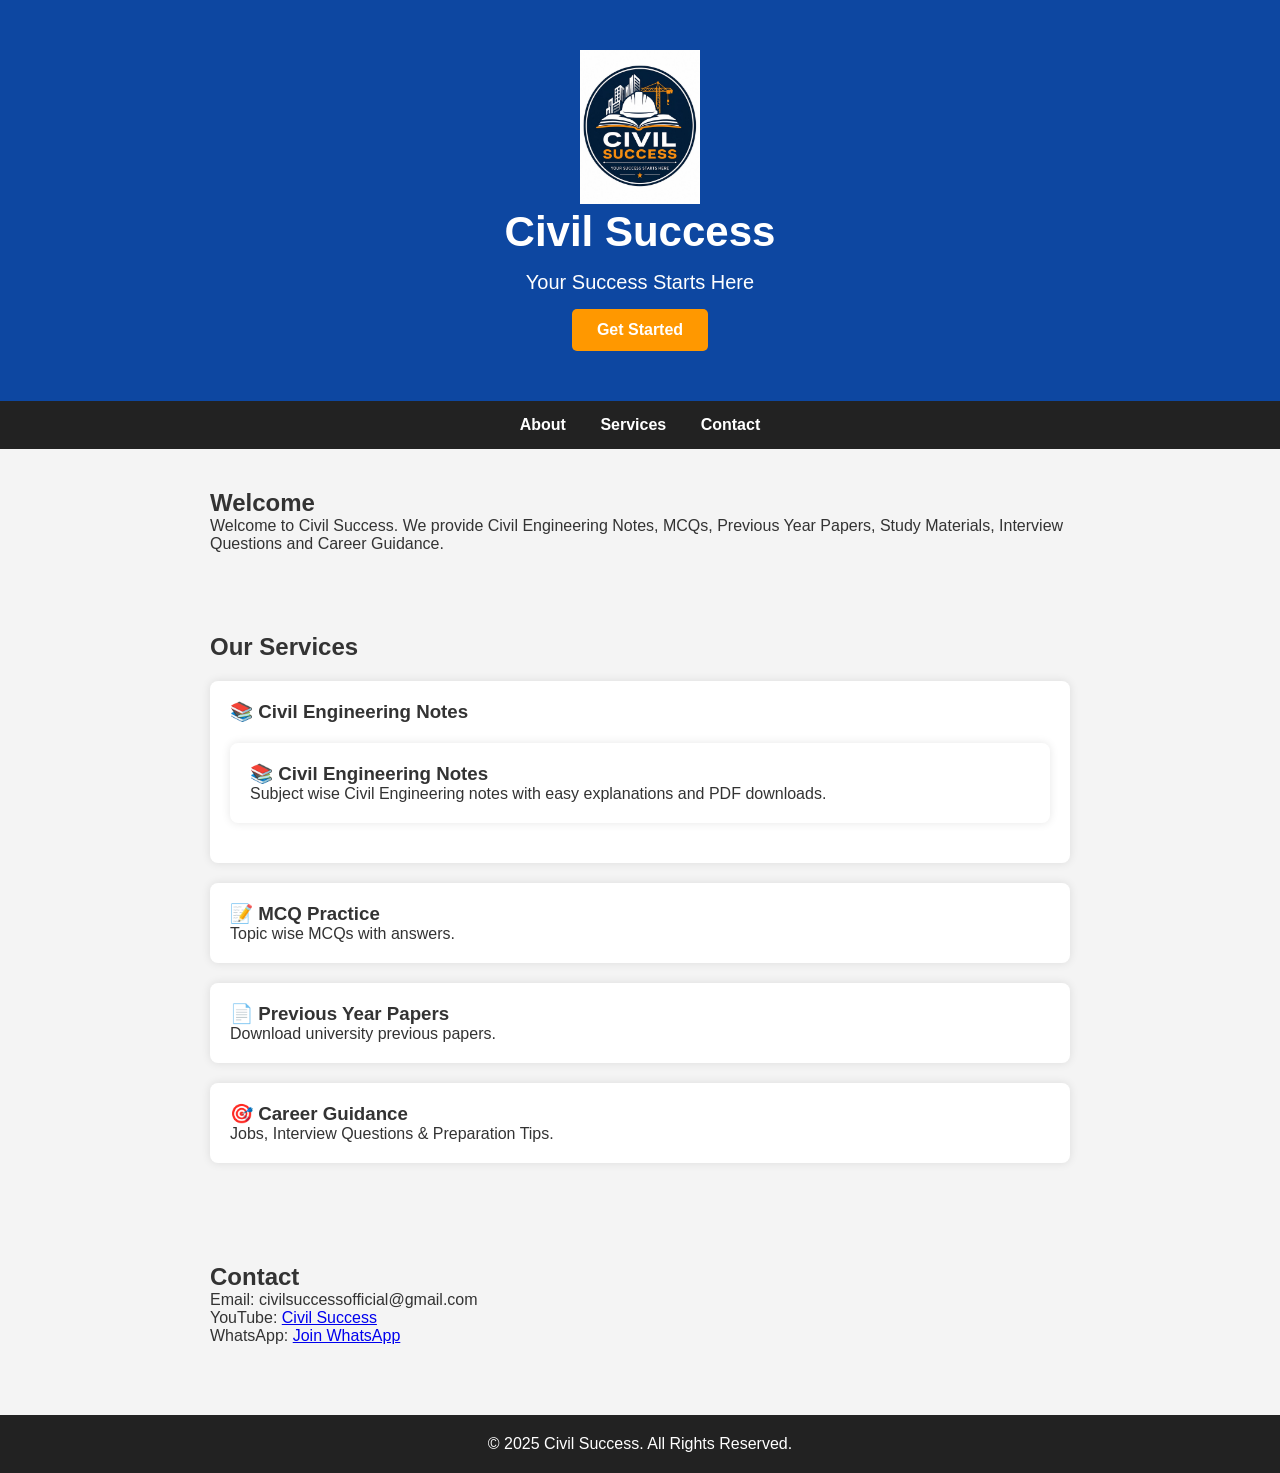
==== index.html @ 08072d61 "Update index.html" ====
<!DOCTYPE html>
<html lang="en">
<head>
<meta charset="UTF-8">
<meta name="viewport" content="width=device-width, initial-scale=1.0">
<title>Civil Success</title>

<style>
*{
margin:0;
padding:0;
box-sizing:border-box;
font-family:Arial,sans-serif;
}

body{
background:#f4f4f4;
color:#333;
}

header{
background:#0d47a1;
color:white;
text-align:center;
padding:50px 20px;
}

header h1{
font-size:42px;
}

header p{
margin:15px 0;
font-size:20px;
}

.btn{
display:inline-block;
background:#ff9800;
color:white;
padding:12px 25px;
text-decoration:none;
border-radius:5px;
font-weight:bold;
}

nav{
background:#222;
text-align:center;
padding:15px;
}

nav a{
color:white;
text-decoration:none;
margin:15px;
font-weight:bold;
}

section{
padding:40px 20px;
max-width:900px;
margin:auto;
}

.card{
background:white;
padding:20px;
margin:20px 0;
border-radius:8px;
box-shadow:0 0 10px rgba(0,0,0,0.1);
}

footer{
background:#222;
color:white;
text-align:center;
padding:20px;
margin-top:30px;
}
</style>
</head>

<body>

<header>

 <img src="logo.png" alt="Civil Success Logo" width="120">
<h1>Civil Success</h1>
<p>Your Success Starts Here</p>
<a href="#services" class="btn">Get Started</a>
</header>

<nav>
<a href="#about">About</a>
<a href="#services">Services</a>
<a href="#contact">Contact</a>
</nav>

<section id="about">
<h2>Welcome</h2>
<p>
Welcome to Civil Success.
We provide Civil Engineering Notes, MCQs, Previous Year Papers,
Study Materials, Interview Questions and Career Guidance.
</p>
</section>

<section id="services">
<h2>Our Services</h2>

<div class="card">
<h3>📚 Civil Engineering Notes</h3>
<div class="card">
<h3>📚 Civil Engineering Notes</h3>
<p>Subject wise Civil Engineering notes with easy explanations and PDF downloads.</p>
</div>
</div>

<div class="card">
<h3>📝 MCQ Practice</h3>
<p>Topic wise MCQs with answers.</p>
</div>

<div class="card">
<h3>📄 Previous Year Papers</h3>
<p>Download university previous papers.</p>
</div>

<div class="card">
<h3>🎯 Career Guidance</h3>
<p>Jobs, Interview Questions & Preparation Tips.</p>
</div>

</section>

<section id="contact">
<h2>Contact</h2>

<p>Email: civilsuccessofficial@gmail.com</p>

<p>
YouTube:
<a href="https://youtube.com/@civilsuccessofficial">
Civil Success
</a>
</p>

<p>
WhatsApp:
<a href="https://wa.me/919999999999">
Join WhatsApp
</a>
</p>

</section>

<footer>
© 2025 Civil Success. All Rights Reserved.
</footer>

</body>
</html>
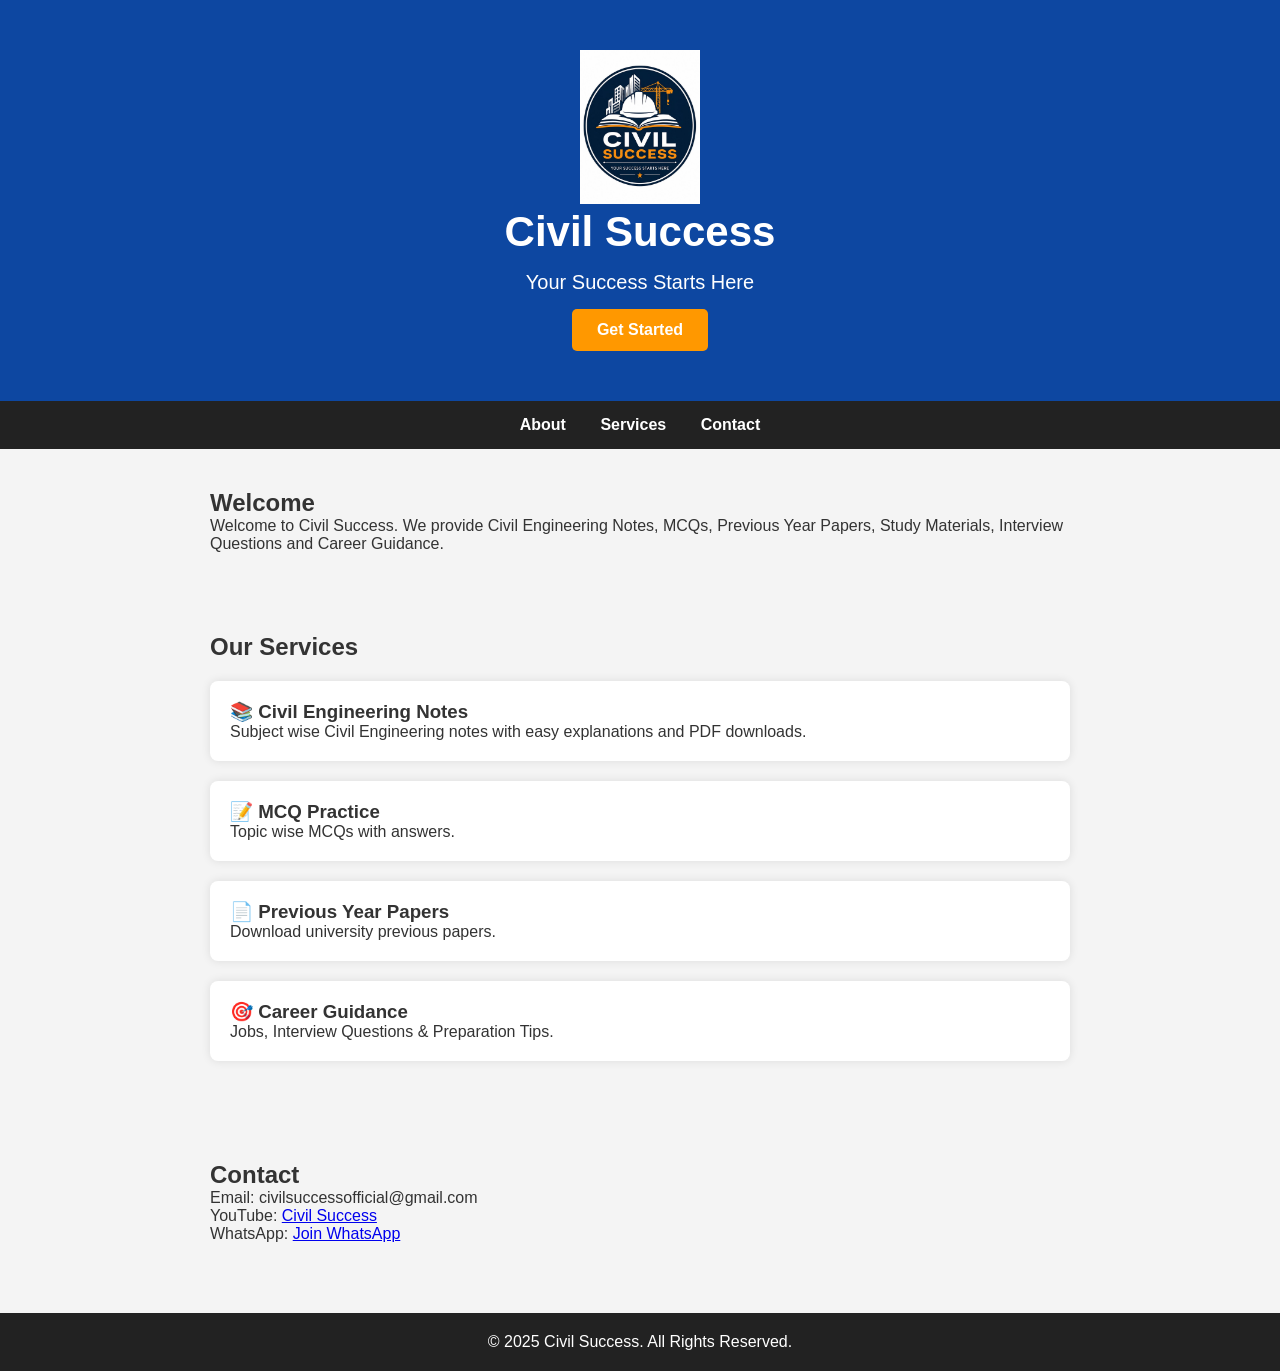
==== commit 196bebad: "Update index.html" ====
--- a/index.html
+++ b/index.html
@@ -108,14 +108,12 @@
 
 <section id="services">
 <h2>Our Services</h2>
-
-<div class="card">
-<h3>📚 Civil Engineering Notes</h3>
+<a href="notes.html" style="text-decoration:none; color:inherit;">
 <div class="card">
 <h3>📚 Civil Engineering Notes</h3>
 <p>Subject wise Civil Engineering notes with easy explanations and PDF downloads.</p>
 </div>
-</div>
+</a>
 
 <div class="card">
 <h3>📝 MCQ Practice</h3>
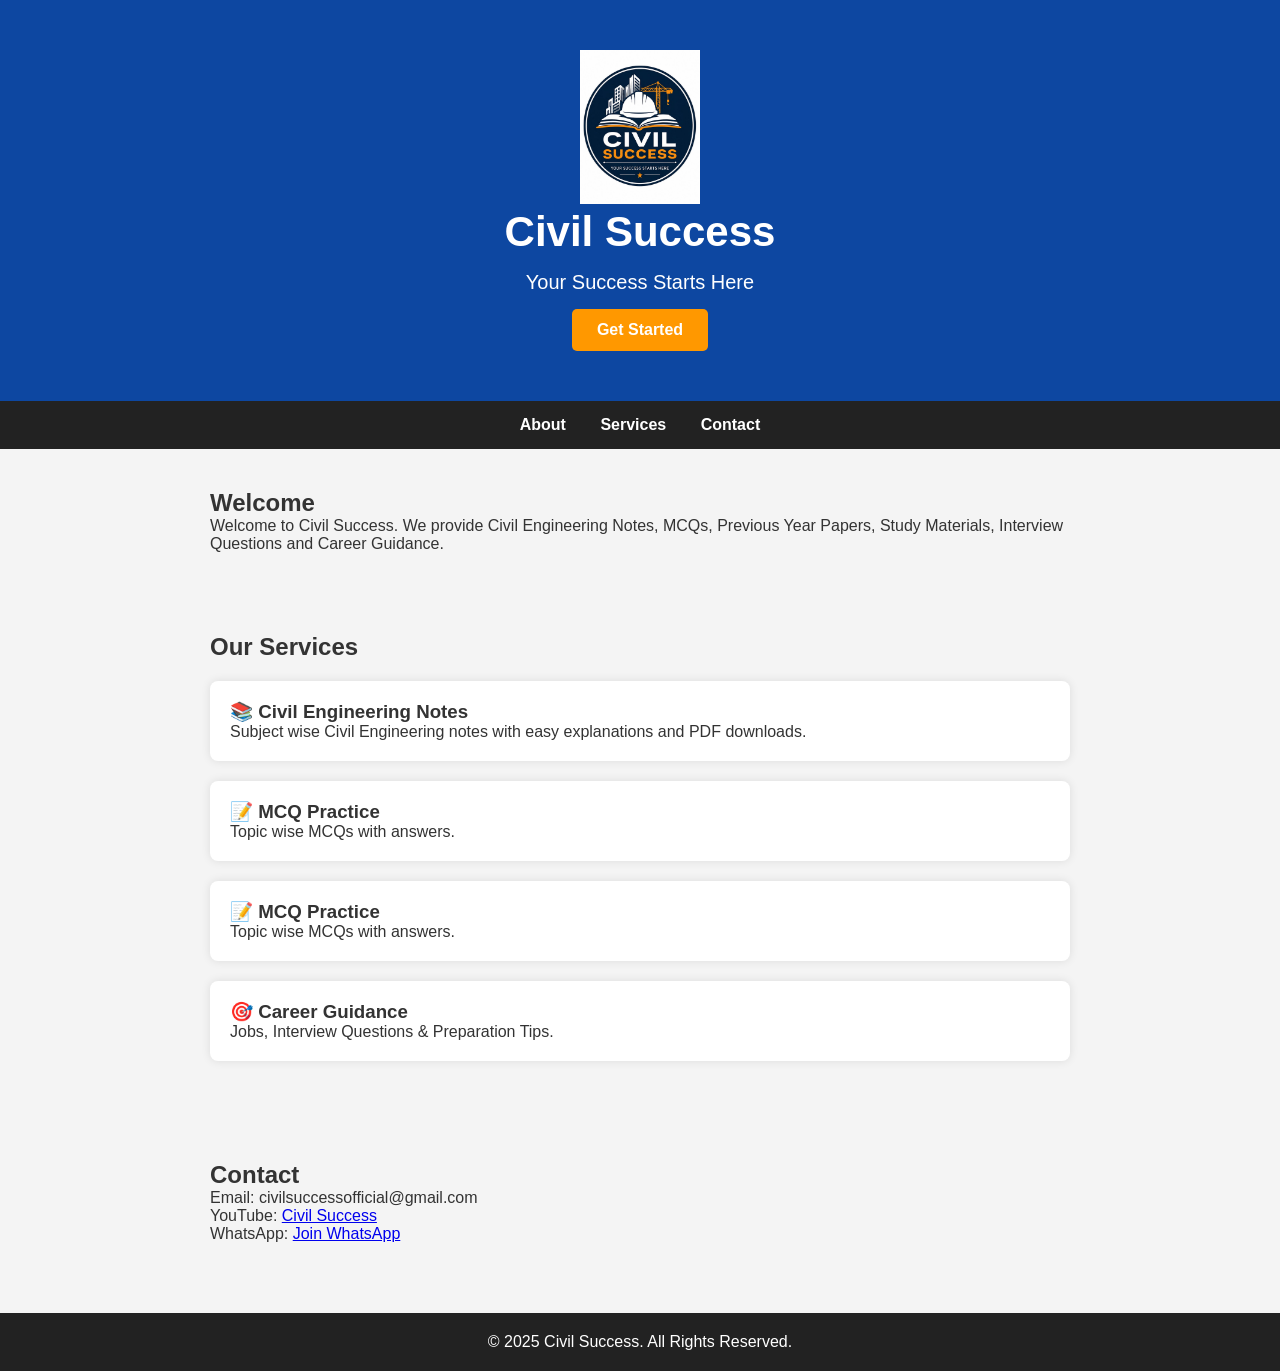
==== commit 07425ce8: "Update index.html" ====
--- a/index.html
+++ b/index.html
@@ -119,11 +119,13 @@
 <h3>📝 MCQ Practice</h3>
 <p>Topic wise MCQs with answers.</p>
 </div>
+<a href="mcq.html" style="text-decoration:none; color:inherit;">
+<div class="card">
+<h3>📝 MCQ Practice</h3>
+<p>Topic wise MCQs with answers.</p>
+</div>
+</a>
 
-<div class="card">
-<h3>📄 Previous Year Papers</h3>
-<p>Download university previous papers.</p>
-</div>
 
 <div class="card">
 <h3>🎯 Career Guidance</h3>
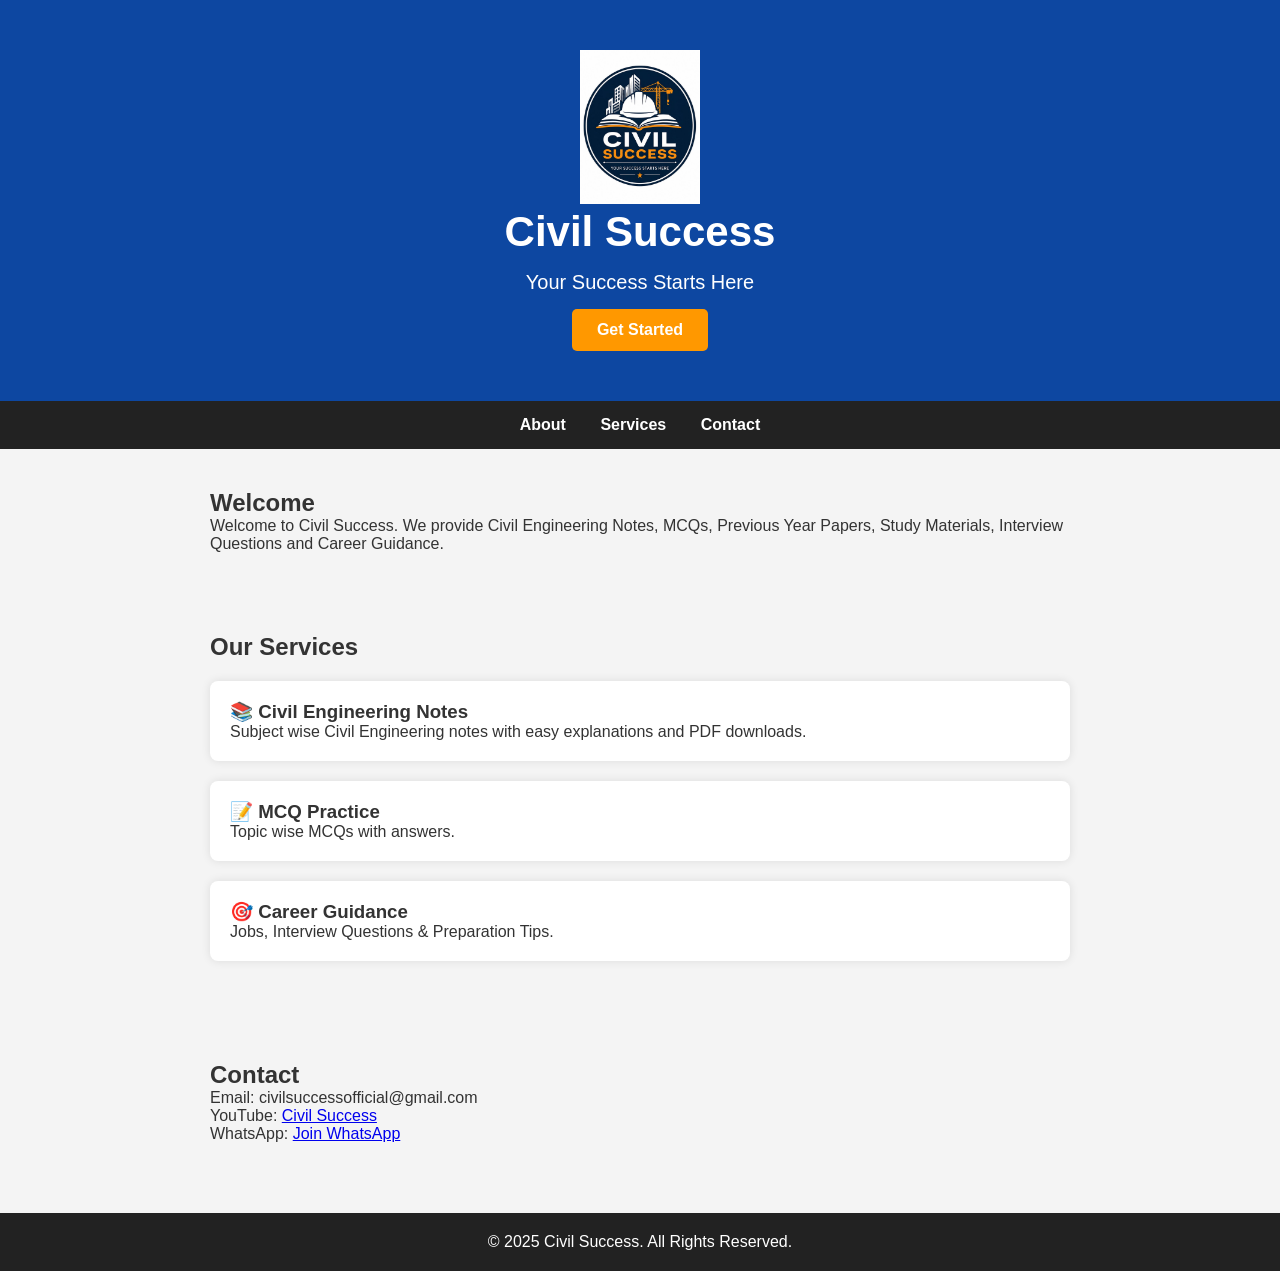
==== commit 6351b6ef: "Update index.html" ====
--- a/index.html
+++ b/index.html
@@ -115,10 +115,6 @@
 </div>
 </a>
 
-<div class="card">
-<h3>📝 MCQ Practice</h3>
-<p>Topic wise MCQs with answers.</p>
-</div>
 <a href="mcq.html" style="text-decoration:none; color:inherit;">
 <div class="card">
 <h3>📝 MCQ Practice</h3>
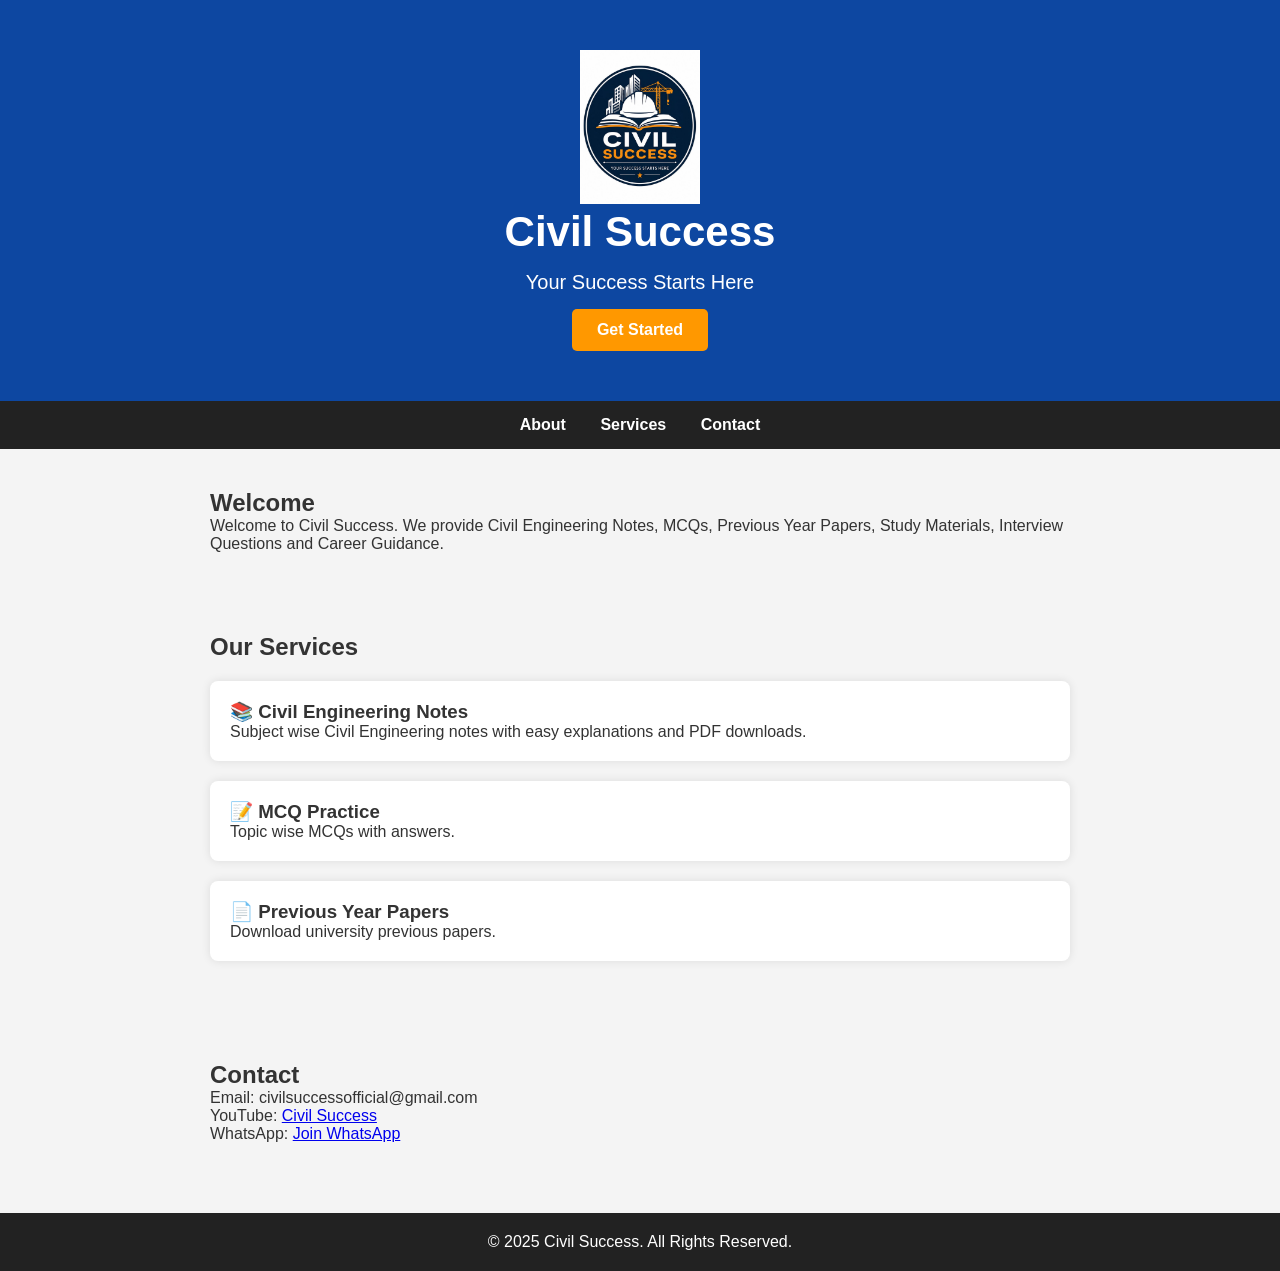
==== commit 50e8e97f: "Update index.html" ====
--- a/index.html
+++ b/index.html
@@ -123,10 +123,12 @@
 </a>
 
 
+<a href="papers.html" style="text-decoration:none; color:inherit;">
 <div class="card">
-<h3>🎯 Career Guidance</h3>
-<p>Jobs, Interview Questions & Preparation Tips.</p>
+<h3>📄 Previous Year Papers</h3>
+<p>Download university previous papers.</p>
 </div>
+</a>
 
 </section>
 
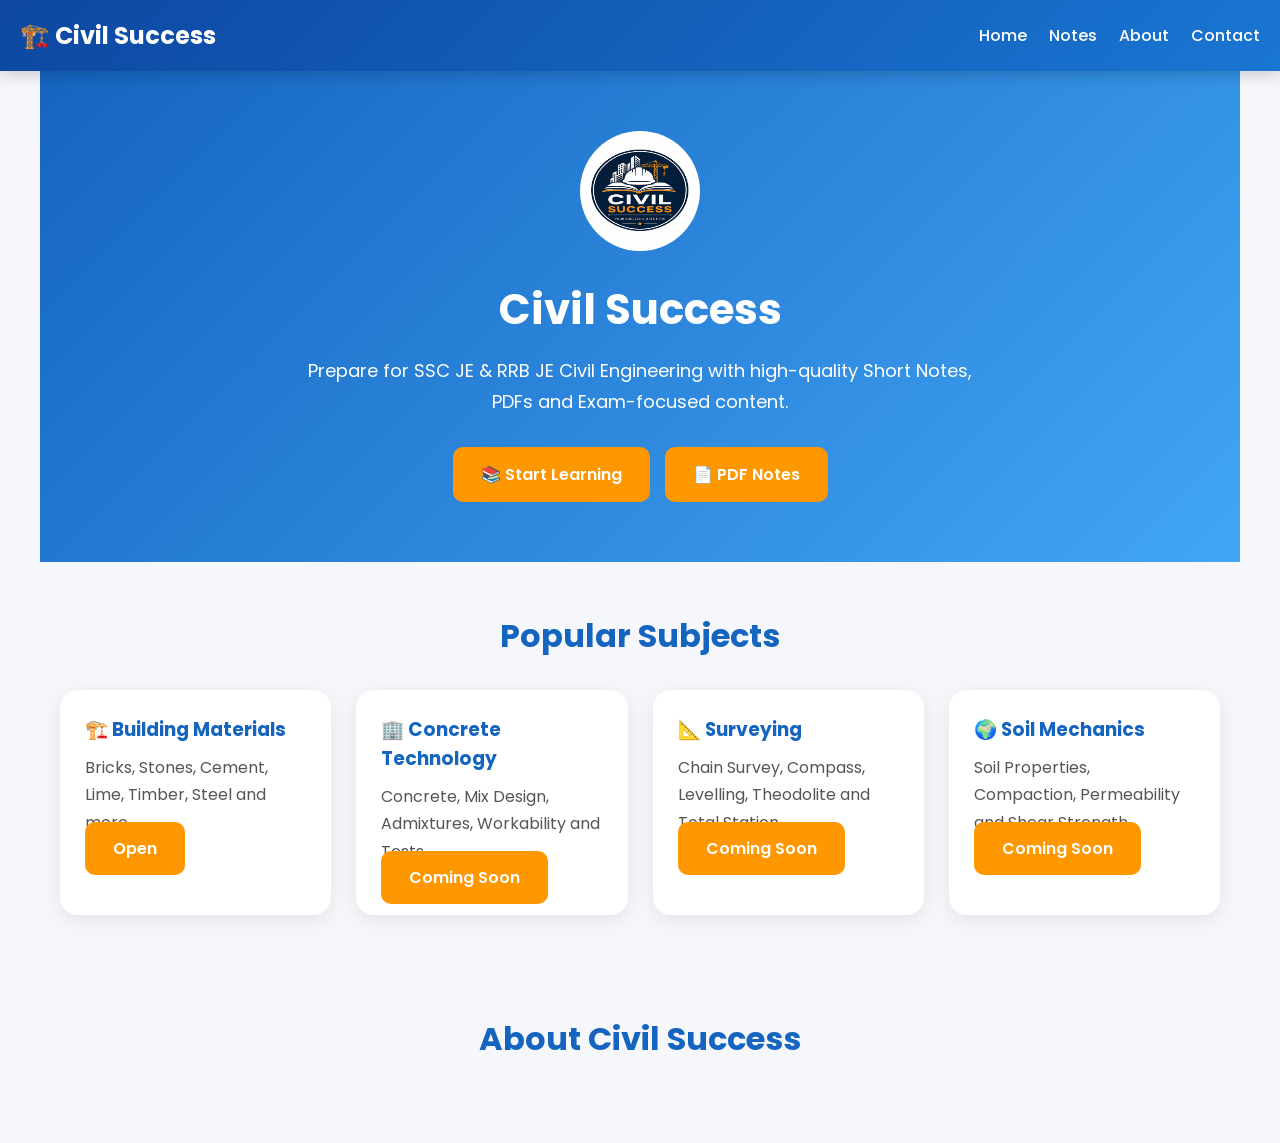
==== commit 5e4f0de0: "Update index.html" ====
--- a/index.html
+++ b/index.html
@@ -1,161 +1,365 @@
 <!DOCTYPE html>
 <html lang="en">
+
 <head>
+
 <meta charset="UTF-8">
+
 <meta name="viewport" content="width=device-width, initial-scale=1.0">
-<title>Civil Success</title>
+
+<title>Civil Success | SSC JE & RRB JE Notes</title>
+
+<link rel="preconnect" href="https://fonts.googleapis.com">
+
+<link rel="preconnect" href="https://fonts.gstatic.com" crossorigin>
+
+<link href="https://fonts.googleapis.com/css2?family=Poppins:wght@300;400;500;600;700&display=swap" rel="stylesheet">
 
 <style>
+
 *{
 margin:0;
 padding:0;
 box-sizing:border-box;
-font-family:Arial,sans-serif;
+font-family:'Poppins',sans-serif;
 }
 
 body{
-background:#f4f4f4;
-color:#333;
+
+background:#f5f7fb;
+
+color:#222;
+
 }
 
 header{
-background:#0d47a1;
+
+background:linear-gradient(135deg,#0D47A1,#1976D2);
+
+padding:18px 20px;
+
+display:flex;
+
+justify-content:space-between;
+
+align-items:center;
+
 color:white;
+
+position:sticky;
+
+top:0;
+
+z-index:1000;
+
+box-shadow:0 3px 15px rgba(0,0,0,.2);
+
+}
+
+.logo{
+
+font-size:24px;
+
+font-weight:700;
+
+}
+
+nav a{
+
+color:white;
+
+text-decoration:none;
+
+margin-left:18px;
+
+font-weight:500;
+
+}
+
+.hero{
+
+padding:60px 20px;
+
 text-align:center;
+
+background:linear-gradient(135deg,#1565C0,#42A5F5);
+
+color:white;
+
+}
+
+.hero img{
+
+width:120px;
+
+height:120px;
+
+border-radius:50%;
+
+background:white;
+
+padding:8px;
+
+margin-bottom:20px;
+
+}
+
+.hero h1{
+
+font-size:42px;
+
+margin-bottom:15px;
+
+}
+
+.hero p{
+
+font-size:18px;
+
+max-width:700px;
+
+margin:auto;
+
+line-height:1.7;
+
+}
+
+.buttons{
+
+margin-top:30px;
+
+display:flex;
+
+justify-content:center;
+
+gap:15px;
+
+flex-wrap:wrap;
+
+}
+
+.btn{
+
+padding:15px 28px;
+
+background:#ff9800;
+
+color:white;
+
+text-decoration:none;
+
+border-radius:10px;
+
+font-weight:600;
+
+transition:.3s;
+
+}
+
+.btn:hover{
+
+transform:translateY(-3px);
+
+background:#f57c00;
+
+}
+
+section{
+
 padding:50px 20px;
-}
-
-header h1{
-font-size:42px;
-}
-
-header p{
-margin:15px 0;
-font-size:20px;
-}
-
-.btn{
-display:inline-block;
-background:#ff9800;
-color:white;
-padding:12px 25px;
-text-decoration:none;
-border-radius:5px;
-font-weight:bold;
-}
-
-nav{
-background:#222;
+
+max-width:1200px;
+
+margin:auto;
+
+}
+
+.title{
+
+font-size:32px;
+
+margin-bottom:30px;
+
+color:#1565C0;
+
 text-align:center;
-padding:15px;
+
+}
+
+.cards{
+
+display:grid;
+
+grid-template-columns:repeat(auto-fit,minmax(250px,1fr));
+
+gap:25px;
+
+}
+
+.card{
+
+background:white;
+
+padding:25px;
+
+border-radius:18px;
+
+box-shadow:0 5px 20px rgba(0,0,0,.08);
+
+transition:.3s;
+
+}
+
+.card:hover{
+
+transform:translateY(-6px);
+
+}
+
+.card h3{
+
+margin-bottom:10px;
+
+color:#1565C0;
+
+}
+
+.card p{
+
+line-height:1.7;
+
+color:#555;
+
+}
+ @media(max-width:768px){
+
+header{
+flex-direction:column;
+gap:12px;
+text-align:center;
 }
 
 nav a{
-color:white;
-text-decoration:none;
-margin:15px;
-font-weight:bold;
-}
-
-section{
-padding:40px 20px;
-max-width:900px;
-margin:auto;
-}
-
-.card{
-background:white;
-padding:20px;
-margin:20px 0;
-border-radius:8px;
-box-shadow:0 0 10px rgba(0,0,0,0.1);
-}
-
-footer{
-background:#222;
-color:white;
-text-align:center;
-padding:20px;
-margin-top:30px;
-}
+margin:0 8px;
+}
+
+.hero h1{
+font-size:32px;
+}
+
+.hero p{
+font-size:16px;
+}
+
+}
+
 </style>
+
 </head>
 
 <body>
 
 <header>
 
- <img src="logo.png" alt="Civil Success Logo" width="120">
+<div class="logo">🏗️ Civil Success</div>
+
+<nav>
+
+<a href="index.html">Home</a>
+
+<a href="building-materials.html">Notes</a>
+
+<a href="#about">About</a>
+
+<a href="#contact">Contact</a>
+
+</nav>
+
+</header>
+
+<section class="hero">
+
+<img src="logo.png" alt="Civil Success Logo">
+
 <h1>Civil Success</h1>
-<p>Your Success Starts Here</p>
-<a href="#services" class="btn">Get Started</a>
-</header>
-
-<nav>
-<a href="#about">About</a>
-<a href="#services">Services</a>
-<a href="#contact">Contact</a>
-</nav>
+
+<p>
+
+Prepare for SSC JE & RRB JE Civil Engineering with
+high-quality Short Notes, PDFs and Exam-focused content.
+
+</p>
+
+<div class="buttons">
+
+<a class="btn" href="building-materials.html">
+
+📚 Start Learning
+
+</a>
+
+<a class="btn" href="notes.html">
+
+📄 PDF Notes
+
+</a>
+
+</div>
+
+</section>
+
+<section>
+
+<h2 class="title">Popular Subjects</h2>
+
+<div class="cards">
+
+<div class="card">
+
+<h3>🏗️ Building Materials</h3>
+
+<p>Bricks, Stones, Cement, Lime, Timber, Steel and more.</p>
+
+<a class="btn" href="building-materials.html">Open</a>
+
+</div>
+
+<div class="card">
+
+<h3>🏢 Concrete Technology</h3>
+
+<p>Concrete, Mix Design, Admixtures, Workability and Tests.</p>
+
+<a class="btn" href="#">Coming Soon</a>
+
+</div>
+
+<div class="card">
+
+<h3>📐 Surveying</h3>
+
+<p>Chain Survey, Compass, Levelling, Theodolite and Total Station.</p>
+
+<a class="btn" href="#">Coming Soon</a>
+
+</div>
+
+<div class="card">
+
+<h3>🌍 Soil Mechanics</h3>
+
+<p>Soil Properties, Compaction, Permeability and Shear Strength.</p>
+
+<a class="btn" href="#">Coming Soon</a>
+
+</div>
+
+</div>
+
+</section>
 
 <section id="about">
-<h2>Welcome</h2>
-<p>
-Welcome to Civil Success.
-We provide Civil Engineering Notes, MCQs, Previous Year Papers,
-Study Materials, Interview Questions and Career Guidance.
-</p>
-</section>
-
-<section id="services">
-<h2>Our Services</h2>
-<a href="notes.html" style="text-decoration:none; color:inherit;">
-<div class="card">
-<h3>📚 Civil Engineering Notes</h3>
-<p>Subject wise Civil Engineering notes with easy explanations and PDF downloads.</p>
-</div>
-</a>
-
-<a href="mcq.html" style="text-decoration:none; color:inherit;">
-<div class="card">
-<h3>📝 MCQ Practice</h3>
-<p>Topic wise MCQs with answers.</p>
-</div>
-</a>
-
-
-<a href="papers.html" style="text-decoration:none; color:inherit;">
-<div class="card">
-<h3>📄 Previous Year Papers</h3>
-<p>Download university previous papers.</p>
-</div>
-</a>
-
-</section>
-
-<section id="contact">
-<h2>Contact</h2>
-
-<p>Email: civilsuccessofficial@gmail.com</p>
-
-<p>
-YouTube:
-<a href="https://youtube.com/@civilsuccessofficial">
-Civil Success
-</a>
-</p>
-
-<p>
-WhatsApp:
-<a href="https://wa.me/919999999999">
-Join WhatsApp
-</a>
-</p>
-
-</section>
-
-<footer>
-© 2025 Civil Success. All Rights Reserved.
-</footer>
-
-</body>
-</html>
+
+<h2 class="title">About Civil Success</h2>
+
+<p style="
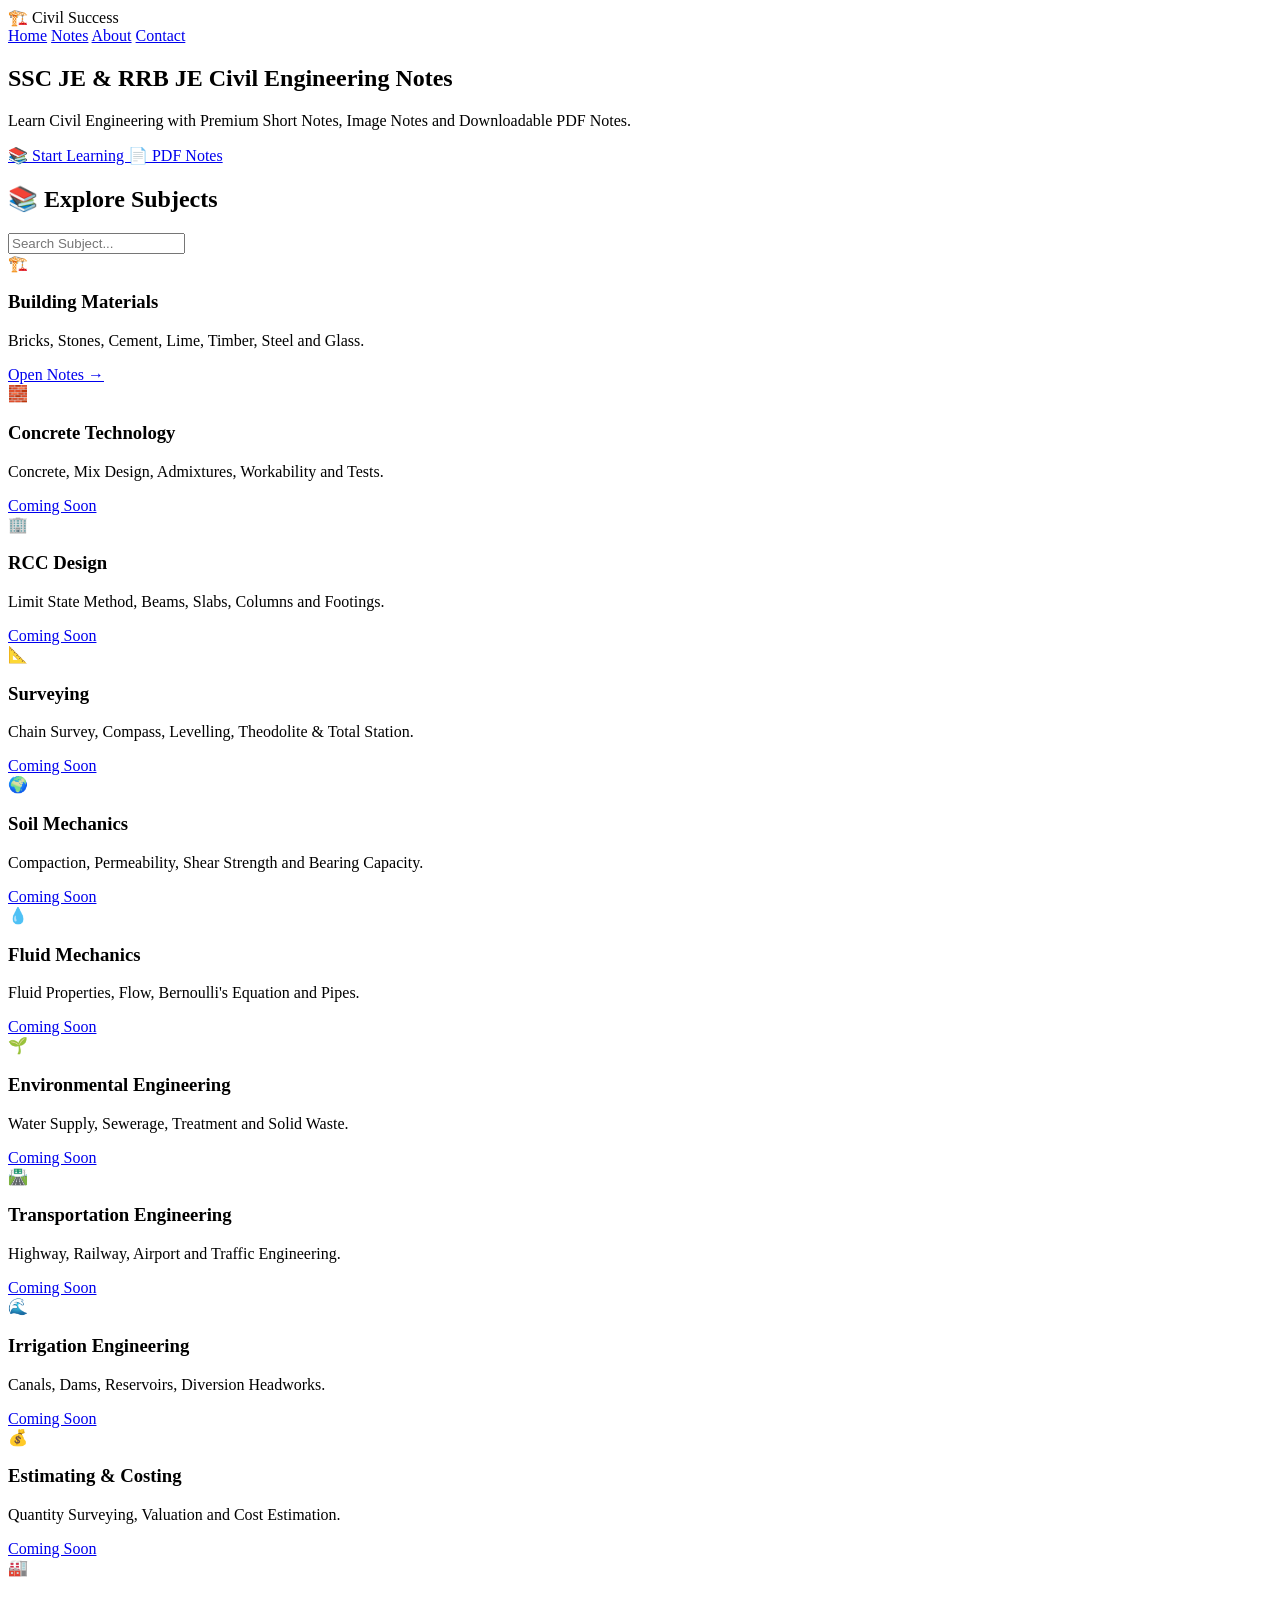
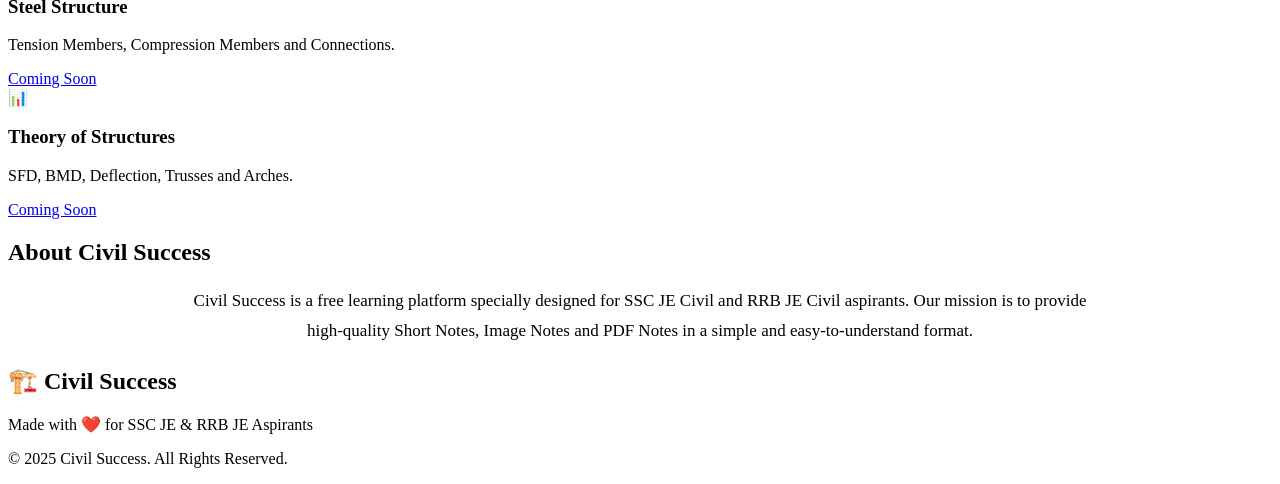
==== commit b5166c96: "Update index.html" ====
--- a/index.html
+++ b/index.html
@@ -7,7 +7,7 @@
 
 <meta name="viewport" content="width=device-width, initial-scale=1.0">
 
-<title>Civil Success | SSC JE & RRB JE Notes</title>
+<title>Civil Success | SSC JE & RRB JE</title>
 
 <link rel="preconnect" href="https://fonts.googleapis.com">
 
@@ -15,245 +15,7 @@
 
 <link href="https://fonts.googleapis.com/css2?family=Poppins:wght@300;400;500;600;700&display=swap" rel="stylesheet">
 
-<style>
-
-*{
-margin:0;
-padding:0;
-box-sizing:border-box;
-font-family:'Poppins',sans-serif;
-}
-
-body{
-
-background:#f5f7fb;
-
-color:#222;
-
-}
-
-header{
-
-background:linear-gradient(135deg,#0D47A1,#1976D2);
-
-padding:18px 20px;
-
-display:flex;
-
-justify-content:space-between;
-
-align-items:center;
-
-color:white;
-
-position:sticky;
-
-top:0;
-
-z-index:1000;
-
-box-shadow:0 3px 15px rgba(0,0,0,.2);
-
-}
-
-.logo{
-
-font-size:24px;
-
-font-weight:700;
-
-}
-
-nav a{
-
-color:white;
-
-text-decoration:none;
-
-margin-left:18px;
-
-font-weight:500;
-
-}
-
-.hero{
-
-padding:60px 20px;
-
-text-align:center;
-
-background:linear-gradient(135deg,#1565C0,#42A5F5);
-
-color:white;
-
-}
-
-.hero img{
-
-width:120px;
-
-height:120px;
-
-border-radius:50%;
-
-background:white;
-
-padding:8px;
-
-margin-bottom:20px;
-
-}
-
-.hero h1{
-
-font-size:42px;
-
-margin-bottom:15px;
-
-}
-
-.hero p{
-
-font-size:18px;
-
-max-width:700px;
-
-margin:auto;
-
-line-height:1.7;
-
-}
-
-.buttons{
-
-margin-top:30px;
-
-display:flex;
-
-justify-content:center;
-
-gap:15px;
-
-flex-wrap:wrap;
-
-}
-
-.btn{
-
-padding:15px 28px;
-
-background:#ff9800;
-
-color:white;
-
-text-decoration:none;
-
-border-radius:10px;
-
-font-weight:600;
-
-transition:.3s;
-
-}
-
-.btn:hover{
-
-transform:translateY(-3px);
-
-background:#f57c00;
-
-}
-
-section{
-
-padding:50px 20px;
-
-max-width:1200px;
-
-margin:auto;
-
-}
-
-.title{
-
-font-size:32px;
-
-margin-bottom:30px;
-
-color:#1565C0;
-
-text-align:center;
-
-}
-
-.cards{
-
-display:grid;
-
-grid-template-columns:repeat(auto-fit,minmax(250px,1fr));
-
-gap:25px;
-
-}
-
-.card{
-
-background:white;
-
-padding:25px;
-
-border-radius:18px;
-
-box-shadow:0 5px 20px rgba(0,0,0,.08);
-
-transition:.3s;
-
-}
-
-.card:hover{
-
-transform:translateY(-6px);
-
-}
-
-.card h3{
-
-margin-bottom:10px;
-
-color:#1565C0;
-
-}
-
-.card p{
-
-line-height:1.7;
-
-color:#555;
-
-}
- @media(max-width:768px){
-
-header{
-flex-direction:column;
-gap:12px;
-text-align:center;
-}
-
-nav a{
-margin:0 8px;
-}
-
-.hero h1{
-font-size:32px;
-}
-
-.hero p{
-font-size:16px;
-}
-
-}
-
-</style>
+<link rel="stylesheet" href="style.css">
 
 </head>
 
@@ -261,9 +23,15 @@
 
 <header>
 
-<div class="logo">🏗️ Civil Success</div>
-
-<nav>
+<div class="navbar">
+
+<div class="logo">
+
+🏗️ Civil Success
+
+</div>
+
+<div class="menu">
 
 <a href="index.html">Home</a>
 
@@ -273,32 +41,40 @@
 
 <a href="#contact">Contact</a>
 
-</nav>
+</div>
+
+</div>
 
 </header>
 
 <section class="hero">
 
-<img src="logo.png" alt="Civil Success Logo">
-
-<h1>Civil Success</h1>
+<div class="container">
+
+<h1>
+
+SSC JE & RRB JE
+
+Civil Engineering Notes
+
+</h1>
 
 <p>
 
-Prepare for SSC JE & RRB JE Civil Engineering with
-high-quality Short Notes, PDFs and Exam-focused content.
-
-</p>
-
-<div class="buttons">
-
-<a class="btn" href="building-materials.html">
+Learn Civil Engineering with Premium Short Notes,
+Image Notes and Downloadable PDF Notes.
+
+</p>
+
+<div class="hero-btns">
+
+<a href="building-materials.html" class="btn btn-primary">
 
 📚 Start Learning
 
 </a>
 
-<a class="btn" href="notes.html">
+<a href="notes.html" class="btn btn-outline">
 
 📄 PDF Notes
 
@@ -306,60 +82,178 @@
 
 </div>
 
+</div>
+
 </section>
 
-<section>
-
-<h2 class="title">Popular Subjects</h2>
-
-<div class="cards">
-
-<div class="card">
-
-<h3>🏗️ Building Materials</h3>
-
-<p>Bricks, Stones, Cement, Lime, Timber, Steel and more.</p>
-
-<a class="btn" href="building-materials.html">Open</a>
-
-</div>
-
-<div class="card">
-
-<h3>🏢 Concrete Technology</h3>
-
+<section class="container">
+
+<h2 class="section-title">
+
+📚 Explore Subjects
+
+</h2>
+
+<div class="search-box">
+
+<input
+type="text"
+id="search"
+placeholder="Search Subject...">
+
+</div>
+
+<div class="subject-grid">
+ <!-- Building Materials -->
+<div class="subject-card">
+<div class="subject-icon">🏗️</div>
+<h3>Building Materials</h3>
+<p>Bricks, Stones, Cement, Lime, Timber, Steel and Glass.</p>
+<a href="building-materials.html" class="badge">Open Notes →</a>
+</div>
+
+<!-- Concrete Technology -->
+<div class="subject-card">
+<div class="subject-icon">🧱</div>
+<h3>Concrete Technology</h3>
 <p>Concrete, Mix Design, Admixtures, Workability and Tests.</p>
-
-<a class="btn" href="#">Coming Soon</a>
-
-</div>
-
-<div class="card">
-
-<h3>📐 Surveying</h3>
-
-<p>Chain Survey, Compass, Levelling, Theodolite and Total Station.</p>
-
-<a class="btn" href="#">Coming Soon</a>
-
-</div>
-
-<div class="card">
-
-<h3>🌍 Soil Mechanics</h3>
-
-<p>Soil Properties, Compaction, Permeability and Shear Strength.</p>
-
-<a class="btn" href="#">Coming Soon</a>
-
+<a href="#" class="badge">Coming Soon</a>
+</div>
+
+<!-- RCC Design -->
+<div class="subject-card">
+<div class="subject-icon">🏢</div>
+<h3>RCC Design</h3>
+<p>Limit State Method, Beams, Slabs, Columns and Footings.</p>
+<a href="#" class="badge">Coming Soon</a>
+</div>
+
+<!-- Surveying -->
+<div class="subject-card">
+<div class="subject-icon">📐</div>
+<h3>Surveying</h3>
+<p>Chain Survey, Compass, Levelling, Theodolite & Total Station.</p>
+<a href="#" class="badge">Coming Soon</a>
+</div>
+
+<!-- Soil Mechanics -->
+<div class="subject-card">
+<div class="subject-icon">🌍</div>
+<h3>Soil Mechanics</h3>
+<p>Compaction, Permeability, Shear Strength and Bearing Capacity.</p>
+<a href="#" class="badge">Coming Soon</a>
+</div>
+
+<!-- Fluid Mechanics -->
+<div class="subject-card">
+<div class="subject-icon">💧</div>
+<h3>Fluid Mechanics</h3>
+<p>Fluid Properties, Flow, Bernoulli's Equation and Pipes.</p>
+<a href="#" class="badge">Coming Soon</a>
+</div>
+
+<!-- Environmental Engineering -->
+<div class="subject-card">
+<div class="subject-icon">🌱</div>
+<h3>Environmental Engineering</h3>
+<p>Water Supply, Sewerage, Treatment and Solid Waste.</p>
+<a href="#" class="badge">Coming Soon</a>
+</div>
+
+<!-- Transportation Engineering -->
+<div class="subject-card">
+<div class="subject-icon">🛣️</div>
+<h3>Transportation Engineering</h3>
+<p>Highway, Railway, Airport and Traffic Engineering.</p>
+<a href="#" class="badge">Coming Soon</a>
+</div>
+
+<!-- Irrigation Engineering -->
+<div class="subject-card">
+<div class="subject-icon">🌊</div>
+<h3>Irrigation Engineering</h3>
+<p>Canals, Dams, Reservoirs, Diversion Headworks.</p>
+<a href="#" class="badge">Coming Soon</a>
+</div>
+
+<!-- Estimating -->
+<div class="subject-card">
+<div class="subject-icon">💰</div>
+<h3>Estimating & Costing</h3>
+<p>Quantity Surveying, Valuation and Cost Estimation.</p>
+<a href="#" class="badge">Coming Soon</a>
+</div>
+
+<!-- Steel Structure -->
+<div class="subject-card">
+<div class="subject-icon">🏭</div>
+<h3>Steel Structure</h3>
+<p>Tension Members, Compression Members and Connections.</p>
+<a href="#" class="badge">Coming Soon</a>
+</div>
+
+<!-- Theory of Structures -->
+<div class="subject-card">
+<div class="subject-icon">📊</div>
+<h3>Theory of Structures</h3>
+<p>SFD, BMD, Deflection, Trusses and Arches.</p>
+<a href="#" class="badge">Coming Soon</a>
 </div>
 
 </div>
 
 </section>
-
-<section id="about">
-
-<h2 class="title">About Civil Success</h2>
-
-<p style="
+<section id="about" class="container">
+
+<h2 class="section-title">
+About Civil Success
+</h2>
+
+<p style="text-align:center;max-width:900px;margin:auto;font-size:17px;line-height:1.8;">
+
+Civil Success is a free learning platform specially designed for SSC JE Civil and RRB JE Civil aspirants.
+Our mission is to provide high-quality Short Notes, Image Notes and PDF Notes in a simple and easy-to-understand format.
+
+</p>
+
+</section>
+
+<footer id="contact">
+
+<h2>🏗️ Civil Success</h2>
+
+<p>
+Made with ❤️ for SSC JE & RRB JE Aspirants
+</p>
+
+<p style="margin-top:10px;">
+© 2025 Civil Success. All Rights Reserved.
+</p>
+
+</footer>
+
+<script>
+
+const search = document.getElementById("search");
+
+search.addEventListener("keyup", function(){
+
+const value = this.value.toLowerCase();
+
+const cards = document.querySelectorAll(".subject-card");
+
+cards.forEach(card=>{
+
+const text = card.innerText.toLowerCase();
+
+card.style.display = text.includes(value) ? "block" : "none";
+
+});
+
+});
+
+</script>
+
+</body>
+
+</html>
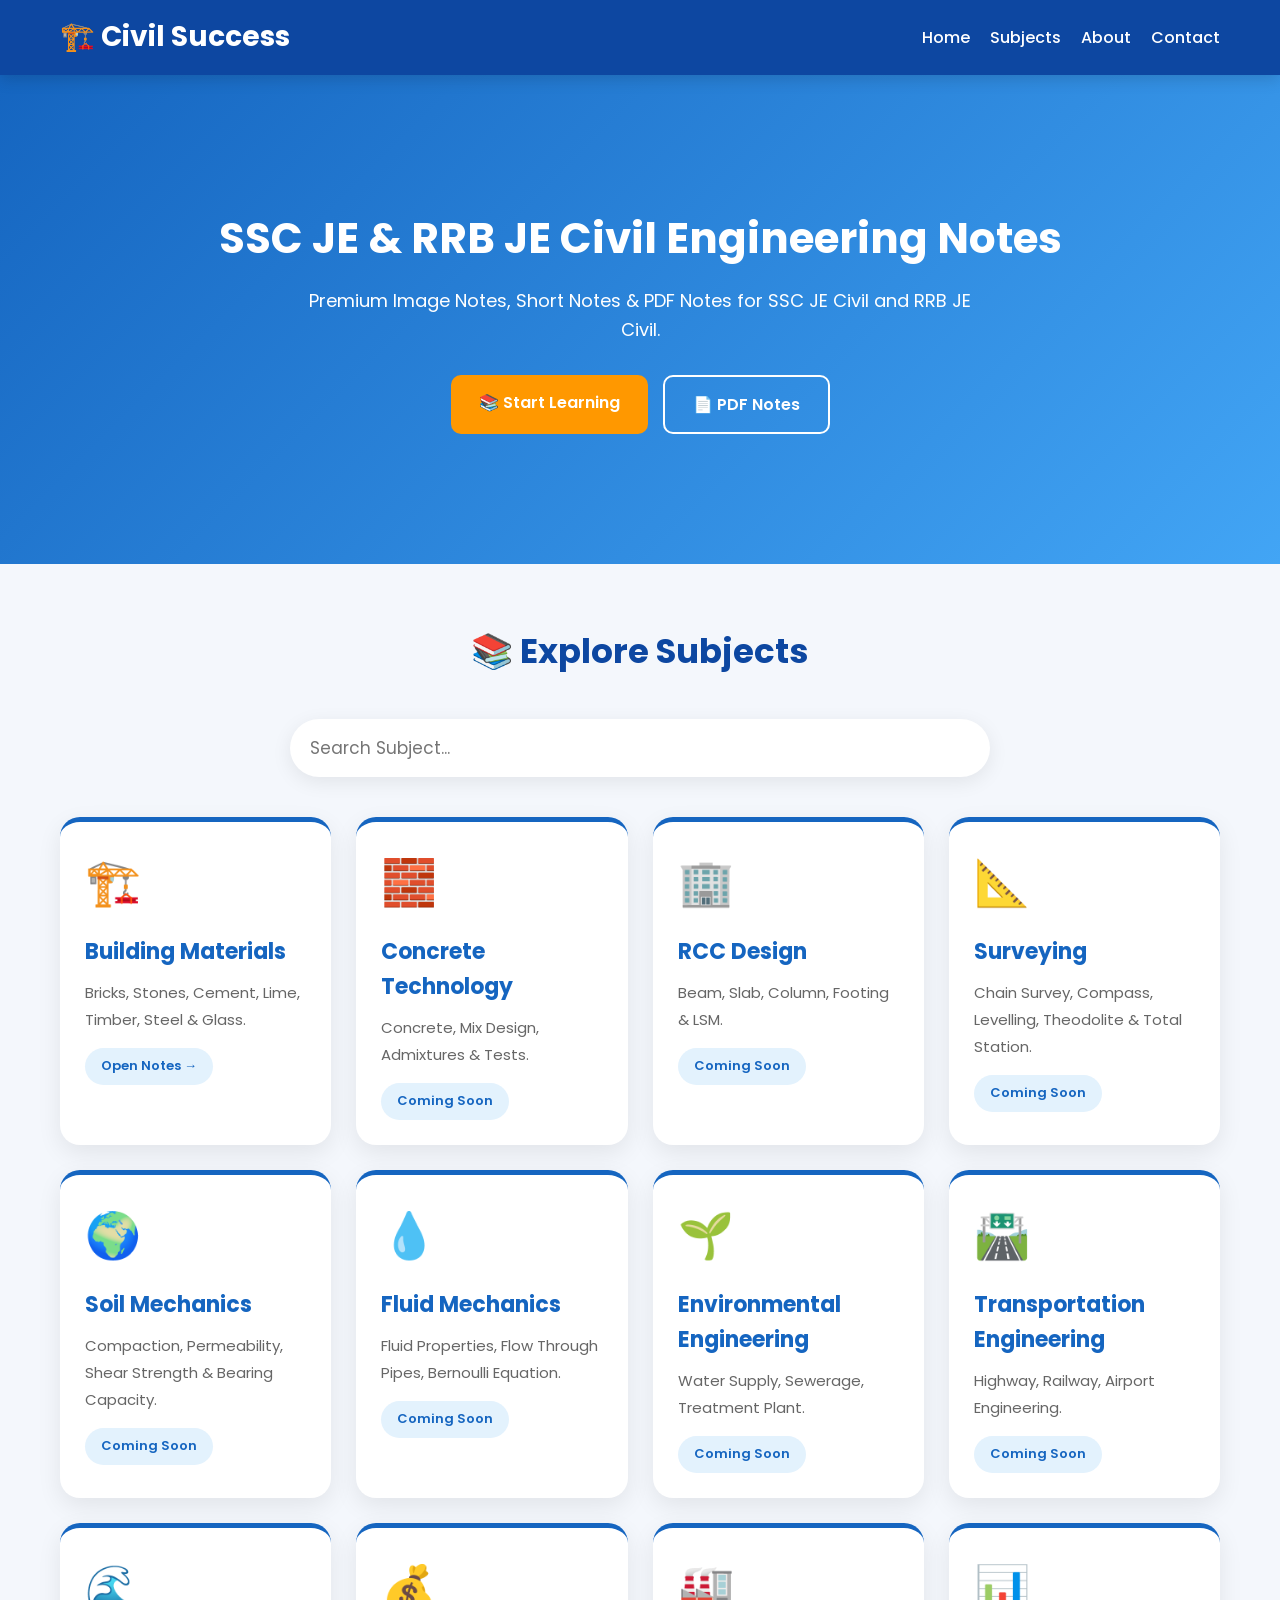
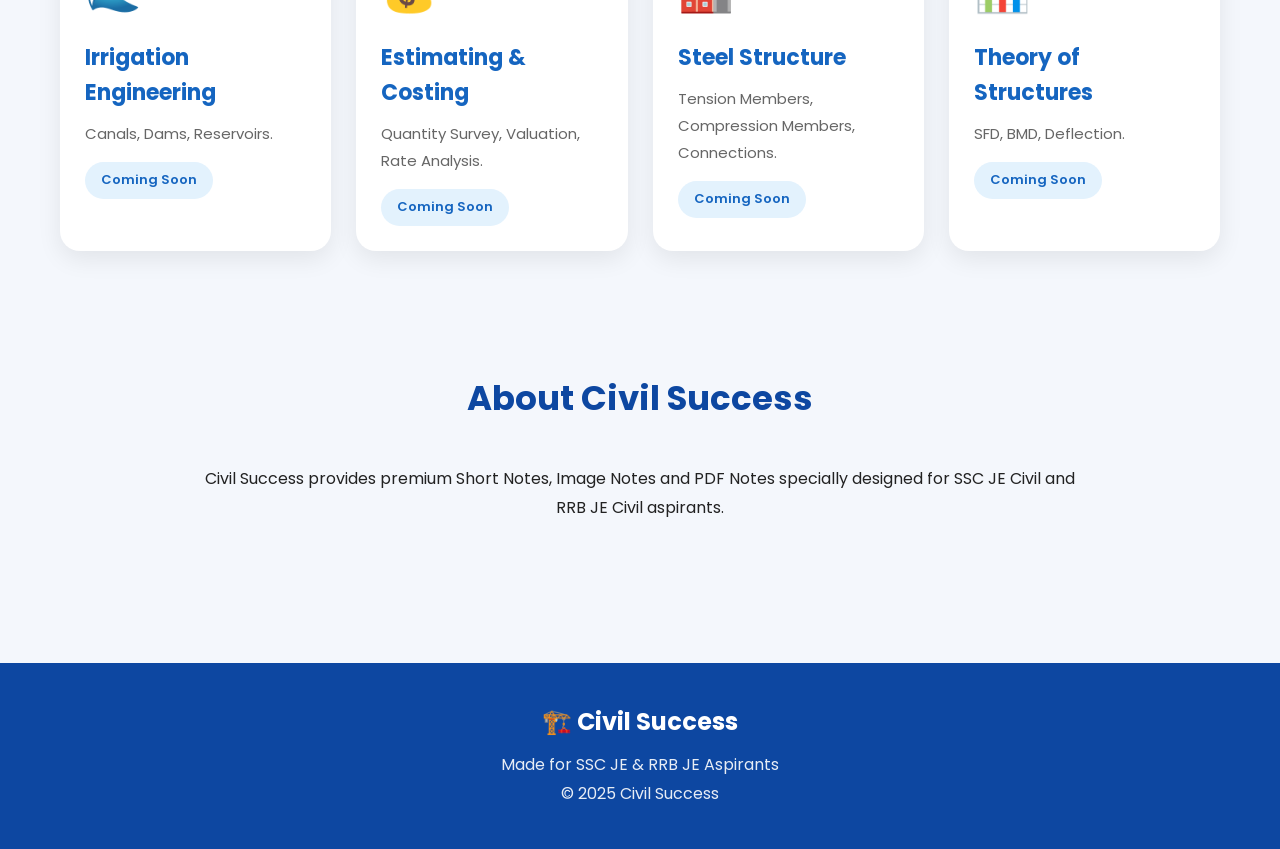
==== commit fe2822ec: "Update index.html" ====
--- a/index.html
+++ b/index.html
@@ -4,13 +4,11 @@
 <head>
 
 <meta charset="UTF-8">
-
-<meta name="viewport" content="width=device-width, initial-scale=1.0">
-
-<title>Civil Success | SSC JE & RRB JE</title>
+<meta name="viewport" content="width=device-width,initial-scale=1.0">
+
+<title>Civil Success | SSC JE & RRB JE Notes</title>
 
 <link rel="preconnect" href="https://fonts.googleapis.com">
-
 <link rel="preconnect" href="https://fonts.gstatic.com" crossorigin>
 
 <link href="https://fonts.googleapis.com/css2?family=Poppins:wght@300;400;500;600;700&display=swap" rel="stylesheet">
@@ -26,16 +24,14 @@
 <div class="navbar">
 
 <div class="logo">
-
 🏗️ Civil Success
-
 </div>
 
 <div class="menu">
 
 <a href="index.html">Home</a>
 
-<a href="building-materials.html">Notes</a>
+<a href="#subjects">Subjects</a>
 
 <a href="#about">About</a>
 
@@ -61,20 +57,21 @@
 
 <p>
 
-Learn Civil Engineering with Premium Short Notes,
-Image Notes and Downloadable PDF Notes.
+Premium Image Notes, Short Notes & PDF Notes
+
+for SSC JE Civil and RRB JE Civil.
 
 </p>
 
 <div class="hero-btns">
 
-<a href="building-materials.html" class="btn btn-primary">
+<a href="#subjects" class="btn btn-primary">
 
 📚 Start Learning
 
 </a>
 
-<a href="notes.html" class="btn btn-outline">
+<a href="notes/bricks.html" class="btn btn-outline">
 
 📄 PDF Notes
 
@@ -86,7 +83,7 @@
 
 </section>
 
-<section class="container">
+<section class="container" id="subjects">
 
 <h2 class="section-title">
 
@@ -104,115 +101,315 @@
 </div>
 
 <div class="subject-grid">
- <!-- Building Materials -->
-<div class="subject-card">
-<div class="subject-icon">🏗️</div>
-<h3>Building Materials</h3>
-<p>Bricks, Stones, Cement, Lime, Timber, Steel and Glass.</p>
-<a href="building-materials.html" class="badge">Open Notes →</a>
-</div>
-
-<!-- Concrete Technology -->
-<div class="subject-card">
-<div class="subject-icon">🧱</div>
-<h3>Concrete Technology</h3>
-<p>Concrete, Mix Design, Admixtures, Workability and Tests.</p>
-<a href="#" class="badge">Coming Soon</a>
-</div>
-
-<!-- RCC Design -->
-<div class="subject-card">
-<div class="subject-icon">🏢</div>
-<h3>RCC Design</h3>
-<p>Limit State Method, Beams, Slabs, Columns and Footings.</p>
-<a href="#" class="badge">Coming Soon</a>
-</div>
-
+
+<!-- Building Materials -->
+
+<div class="subject-card">
+
+<div class="subject-icon">
+
+🏗️
+
+</div>
+
+<h3>
+
+Building Materials
+
+</h3>
+
+<p>
+
+Bricks, Stones, Cement, Lime,
+
+Timber, Steel & Glass.
+
+</p>
+
+<a href="notes/bricks.html" class="badge">
+
+Open Notes →
+
+</a>
+
+</div>
+
+<!-- Concrete -->
+
+<div class="subject-card">
+
+<div class="subject-icon">
+
+🧱
+
+</div>
+
+<h3>
+
+Concrete Technology
+
+</h3>
+
+<p>
+
+Concrete, Mix Design,
+
+Admixtures & Tests.
+
+</p>
+
+<a href="#" class="badge">
+
+Coming Soon
+
+</a>
+
+</div>
+
+<!-- RCC -->
+
+<div class="subject-card">
+
+<div class="subject-icon">
+
+🏢
+
+</div>
+
+<h3>
+
+RCC Design
+
+</h3>
+
+<p>
+
+Beam, Slab, Column,
+
+Footing & LSM.
+
+</p>
+
+<a href="#" class="badge">
+
+Coming Soon
+
+</a>
+
+</div>
 <!-- Surveying -->
-<div class="subject-card">
+
+<div class="subject-card">
+
 <div class="subject-icon">📐</div>
+
 <h3>Surveying</h3>
-<p>Chain Survey, Compass, Levelling, Theodolite & Total Station.</p>
-<a href="#" class="badge">Coming Soon</a>
+
+<p>
+
+Chain Survey, Compass, Levelling,
+
+Theodolite & Total Station.
+
+</p>
+
+<a href="#" class="badge">Coming Soon</a>
+
 </div>
 
 <!-- Soil Mechanics -->
-<div class="subject-card">
+
+<div class="subject-card">
+
 <div class="subject-icon">🌍</div>
+
 <h3>Soil Mechanics</h3>
-<p>Compaction, Permeability, Shear Strength and Bearing Capacity.</p>
-<a href="#" class="badge">Coming Soon</a>
+
+<p>
+
+Compaction, Permeability,
+
+Shear Strength & Bearing Capacity.
+
+</p>
+
+<a href="#" class="badge">Coming Soon</a>
+
 </div>
 
 <!-- Fluid Mechanics -->
-<div class="subject-card">
+
+<div class="subject-card">
+
 <div class="subject-icon">💧</div>
+
 <h3>Fluid Mechanics</h3>
-<p>Fluid Properties, Flow, Bernoulli's Equation and Pipes.</p>
-<a href="#" class="badge">Coming Soon</a>
-</div>
-
-<!-- Environmental Engineering -->
-<div class="subject-card">
+
+<p>
+
+Fluid Properties,
+
+Flow Through Pipes,
+
+Bernoulli Equation.
+
+</p>
+
+<a href="#" class="badge">Coming Soon</a>
+
+</div>
+
+<!-- Environmental -->
+
+<div class="subject-card">
+
 <div class="subject-icon">🌱</div>
+
 <h3>Environmental Engineering</h3>
-<p>Water Supply, Sewerage, Treatment and Solid Waste.</p>
-<a href="#" class="badge">Coming Soon</a>
-</div>
-
-<!-- Transportation Engineering -->
-<div class="subject-card">
+
+<p>
+
+Water Supply,
+
+Sewerage,
+
+Treatment Plant.
+
+</p>
+
+<a href="#" class="badge">Coming Soon</a>
+
+</div>
+
+<!-- Transportation -->
+
+<div class="subject-card">
+
 <div class="subject-icon">🛣️</div>
+
 <h3>Transportation Engineering</h3>
-<p>Highway, Railway, Airport and Traffic Engineering.</p>
-<a href="#" class="badge">Coming Soon</a>
-</div>
-
-<!-- Irrigation Engineering -->
-<div class="subject-card">
+
+<p>
+
+Highway,
+
+Railway,
+
+Airport Engineering.
+
+</p>
+
+<a href="#" class="badge">Coming Soon</a>
+
+</div>
+
+<!-- Irrigation -->
+
+<div class="subject-card">
+
 <div class="subject-icon">🌊</div>
+
 <h3>Irrigation Engineering</h3>
-<p>Canals, Dams, Reservoirs, Diversion Headworks.</p>
-<a href="#" class="badge">Coming Soon</a>
+
+<p>
+
+Canals,
+
+Dams,
+
+Reservoirs.
+
+</p>
+
+<a href="#" class="badge">Coming Soon</a>
+
 </div>
 
 <!-- Estimating -->
-<div class="subject-card">
+
+<div class="subject-card">
+
 <div class="subject-icon">💰</div>
+
 <h3>Estimating & Costing</h3>
-<p>Quantity Surveying, Valuation and Cost Estimation.</p>
-<a href="#" class="badge">Coming Soon</a>
-</div>
-
-<!-- Steel Structure -->
-<div class="subject-card">
+
+<p>
+
+Quantity Survey,
+
+Valuation,
+
+Rate Analysis.
+
+</p>
+
+<a href="#" class="badge">Coming Soon</a>
+
+</div>
+
+<!-- Steel -->
+
+<div class="subject-card">
+
 <div class="subject-icon">🏭</div>
+
 <h3>Steel Structure</h3>
-<p>Tension Members, Compression Members and Connections.</p>
-<a href="#" class="badge">Coming Soon</a>
-</div>
-
-<!-- Theory of Structures -->
-<div class="subject-card">
+
+<p>
+
+Tension Members,
+
+Compression Members,
+
+Connections.
+
+</p>
+
+<a href="#" class="badge">Coming Soon</a>
+
+</div>
+
+<!-- Theory -->
+
+<div class="subject-card">
+
 <div class="subject-icon">📊</div>
+
 <h3>Theory of Structures</h3>
-<p>SFD, BMD, Deflection, Trusses and Arches.</p>
-<a href="#" class="badge">Coming Soon</a>
+
+<p>
+
+SFD,
+
+BMD,
+
+Deflection.
+
+</p>
+
+<a href="#" class="badge">Coming Soon</a>
+
 </div>
 
 </div>
 
 </section>
+
 <section id="about" class="container">
 
 <h2 class="section-title">
+
 About Civil Success
+
 </h2>
 
-<p style="text-align:center;max-width:900px;margin:auto;font-size:17px;line-height:1.8;">
-
-Civil Success is a free learning platform specially designed for SSC JE Civil and RRB JE Civil aspirants.
-Our mission is to provide high-quality Short Notes, Image Notes and PDF Notes in a simple and easy-to-understand format.
+<p style="text-align:center;max-width:900px;margin:auto;line-height:1.8;">
+
+Civil Success provides premium Short Notes,
+
+Image Notes and PDF Notes specially designed
+
+for SSC JE Civil and RRB JE Civil aspirants.
 
 </p>
 
@@ -223,30 +420,40 @@
 <h2>🏗️ Civil Success</h2>
 
 <p>
-Made with ❤️ for SSC JE & RRB JE Aspirants
-</p>
-
-<p style="margin-top:10px;">
-© 2025 Civil Success. All Rights Reserved.
+
+Made for SSC JE & RRB JE Aspirants
+
+</p>
+
+<p>
+
+© 2025 Civil Success
+
 </p>
 
 </footer>
 
 <script>
 
-const search = document.getElementById("search");
-
-search.addEventListener("keyup", function(){
-
-const value = this.value.toLowerCase();
-
-const cards = document.querySelectorAll(".subject-card");
-
-cards.forEach(card=>{
-
-const text = card.innerText.toLowerCase();
-
-card.style.display = text.includes(value) ? "block" : "none";
+const search=document.getElementById("search");
+
+search.addEventListener("keyup",function(){
+
+const value=this.value.toLowerCase();
+
+document.querySelectorAll(".subject-card").forEach(card=>{
+
+card.style.display=
+
+card.innerText.toLowerCase().includes(value)
+
+?
+
+"block"
+
+:
+
+"none";
 
 });
 
--- a/style.css
+++ b/style.css
@@ -0,0 +1,290 @@
+/* ==========================================
+   CIVIL SUCCESS V1 - PREMIUM STYLE
+========================================== */
+
+*{
+margin:0;
+padding:0;
+box-sizing:border-box;
+font-family:'Poppins',sans-serif;
+}
+
+html{
+scroll-behavior:smooth;
+}
+
+body{
+background:#f4f7fc;
+color:#222;
+line-height:1.6;
+}
+
+a{
+text-decoration:none;
+color:inherit;
+}
+
+img{
+max-width:100%;
+display:block;
+}
+
+/* Navbar */
+
+header{
+position:sticky;
+top:0;
+z-index:999;
+background:#0D47A1;
+box-shadow:0 4px 15px rgba(0,0,0,.15);
+}
+
+.navbar{
+max-width:1200px;
+margin:auto;
+padding:15px 20px;
+display:flex;
+justify-content:space-between;
+align-items:center;
+}
+
+.logo{
+font-size:28px;
+font-weight:700;
+color:#fff;
+}
+
+.menu{
+display:flex;
+gap:20px;
+}
+
+.menu a{
+color:#fff;
+font-weight:500;
+transition:.3s;
+}
+
+.menu a:hover{
+color:#FFD54F;
+}
+
+/* Hero */
+
+.hero{
+background:linear-gradient(135deg,#1565C0,#42A5F5);
+padding:70px 20px;
+text-align:center;
+color:#fff;
+}
+
+.hero h1{
+font-size:42px;
+margin-bottom:15px;
+}
+
+.hero p{
+max-width:700px;
+margin:auto;
+font-size:18px;
+}
+
+.hero-btns{
+margin-top:30px;
+display:flex;
+justify-content:center;
+gap:15px;
+flex-wrap:wrap;
+}
+
+.btn{
+padding:15px 28px;
+border-radius:10px;
+font-weight:600;
+transition:.3s;
+display:inline-block;
+}
+
+.btn-primary{
+background:#FF9800;
+color:#fff;
+}
+
+.btn-primary:hover{
+background:#F57C00;
+transform:translateY(-3px);
+}
+
+.btn-outline{
+border:2px solid #fff;
+color:#fff;
+}
+
+.btn-outline:hover{
+background:#fff;
+color:#1565C0;
+}
+/* ===========================
+   SECTION
+=========================== */
+
+.container{
+max-width:1200px;
+margin:auto;
+padding:60px 20px;
+}
+
+.section-title{
+text-align:center;
+font-size:34px;
+font-weight:700;
+color:#0D47A1;
+margin-bottom:40px;
+}
+
+/* Search */
+
+.search-box{
+max-width:700px;
+margin:40px auto;
+}
+
+.search-box input{
+width:100%;
+padding:16px 20px;
+font-size:17px;
+border:none;
+outline:none;
+border-radius:50px;
+background:#fff;
+box-shadow:0 5px 20px rgba(0,0,0,.08);
+}
+
+/* Subject Cards */
+
+.subject-grid{
+display:grid;
+grid-template-columns:repeat(auto-fit,minmax(260px,1fr));
+gap:25px;
+margin-top:40px;
+}
+
+.subject-card{
+background:#fff;
+padding:25px;
+border-radius:20px;
+box-shadow:0 8px 25px rgba(0,0,0,.08);
+transition:.35s;
+cursor:pointer;
+border-top:5px solid #1565C0;
+}
+
+.subject-card:hover{
+transform:translateY(-8px);
+box-shadow:0 15px 35px rgba(0,0,0,.15);
+}
+
+.subject-icon{
+font-size:45px;
+margin-bottom:15px;
+}
+
+.subject-card h3{
+font-size:22px;
+color:#1565C0;
+margin-bottom:10px;
+}
+
+.subject-card p{
+font-size:15px;
+color:#666;
+line-height:1.8;
+}
+
+/* Badge */
+
+.badge{
+display:inline-block;
+margin-top:15px;
+padding:8px 16px;
+border-radius:30px;
+background:#E3F2FD;
+color:#1565C0;
+font-size:13px;
+font-weight:600;
+}
+
+/* Footer */
+
+footer{
+margin-top:80px;
+background:#0D47A1;
+color:white;
+padding:40px 20px;
+text-align:center;
+}
+
+footer h2{
+margin-bottom:10px;
+}
+
+footer p{
+opacity:.9;
+line-height:1.8;
+}
+
+/* Animation */
+
+.subject-card,
+.btn{
+transition:all .35s ease;
+}
+
+/* Mobile */
+
+@media(max-width:768px){
+
+.navbar{
+flex-direction:column;
+gap:15px;
+}
+
+.menu{
+flex-wrap:wrap;
+justify-content:center;
+}
+
+.hero{
+padding:50px 20px;
+}
+
+.hero h1{
+font-size:30px;
+}
+
+.hero p{
+font-size:16px;
+}
+
+.hero-btns{
+flex-direction:column;
+}
+
+.btn{
+width:100%;
+text-align:center;
+}
+
+.section-title{
+font-size:28px;
+}
+
+.subject-grid{
+grid-template-columns:1fr;
+}
+
+.search-box input{
+font-size:15px;
+}
+
+}
